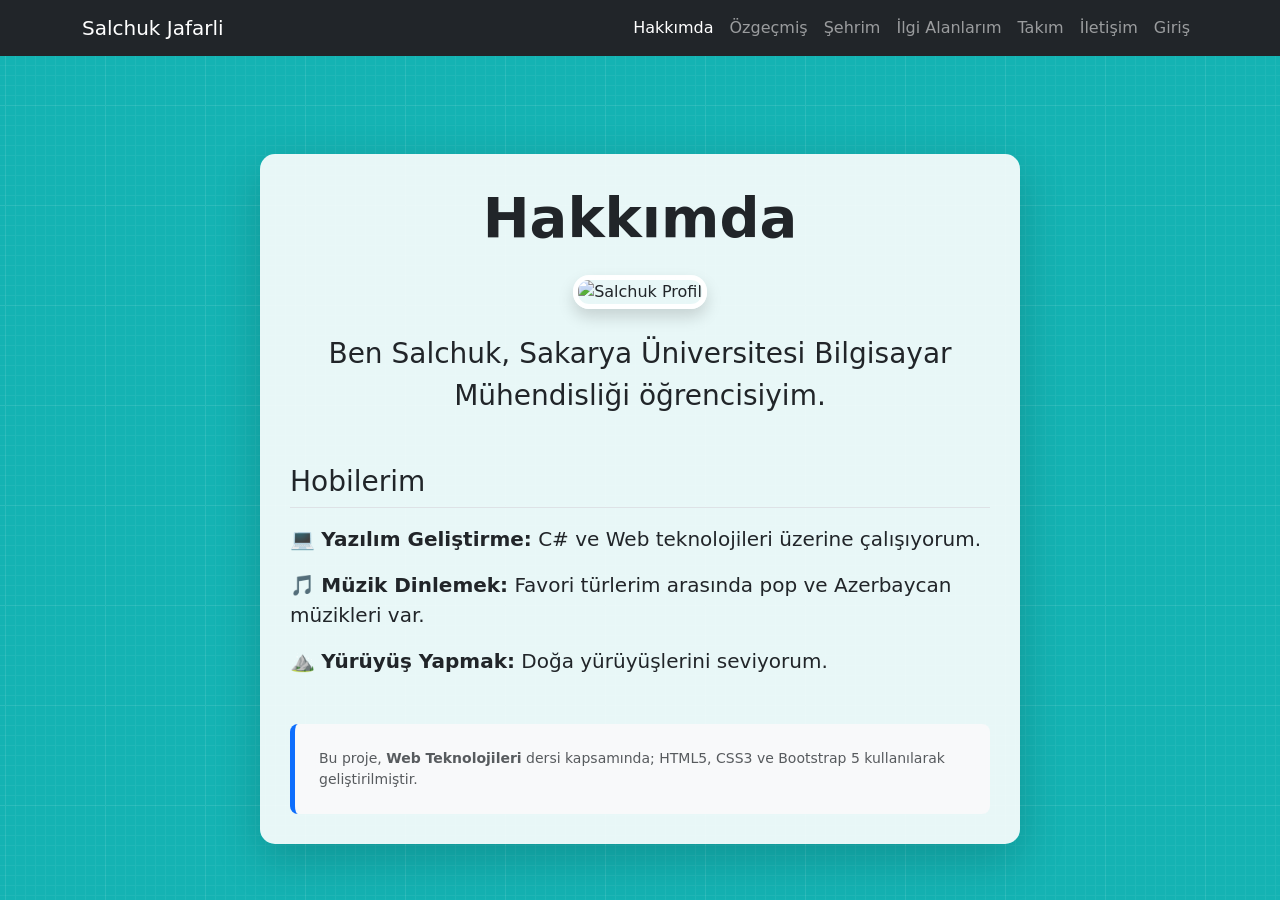
==== index.html @ e95f6e26 "ilk commit" ====
<!DOCTYPE html>
<html lang="tr">
<head>
    <meta charset="UTF-8">
    <meta name="viewport" content="width=device-width, initial-scale=1.0">
    <title>Hakkımda - Salchuk Jafarli</title>
    <link href="https://cdn.jsdelivr.net/npm/bootstrap@5.3.3/dist/css/bootstrap.min.css" rel="stylesheet">
    <link rel="stylesheet" href="css/style.css">
</head>
<body>

    <nav class="navbar navbar-expand-lg navbar-dark bg-dark">
        <div class="container">
            <a class="navbar-brand" href="index.html">Salchuk Jafarli
            
            </a>
            <button class="navbar-toggler" type="button" data-bs-toggle="collapse" data-bs-target="#navbarNav">
                <span class="navbar-toggler-icon"></span>
            </button>
            <div class="collapse navbar-collapse" id="navbarNav">
                <ul class="navbar-nav ms-auto">
                    <li class="nav-item"><a class="nav-link active" href="index.html">Hakkımda</a></li>
                    <li class="nav-item"><a class="nav-link" href="cv.html">Özgeçmiş</a></li>
                    <li class="nav-item"><a class="nav-link" href="sehir.html">Şehrim</a></li>
                    <li class="nav-item"><a class="nav-link" href="ilgialanlarim.html">İlgi Alanlarım</a></li>
                    <li class="nav-item"><a class="nav-link" href="takim.html">Takım</a></li>
                    <li class="nav-item"><a class="nav-link" href="iletisim.html">İletişim</a></li>
                    <li class="nav-item"><a class="nav-link" href="login.html">Giriş</a></li>
                </ul>
            </div>
        </div>
    </nav>

    <div class="container my-5">
        <div class="row justify-content-center">
            <div class="col-md-8 content-box shadow-lg">
                <h1 class="text-center mb-4 display-4 fw-bold">Hakkımda</h1>
                
                <div class="text-center mb-4">
                    <img src="img/profil.jpg" alt="Salchuk Profil" class="img-fluid rounded-4 shadow" style="width: 180px; height: 180px; object-fit: cover; border: 5px solid #fff;">
                </div>

                <div class="text-center mb-5">
                    <p class="lead fs-3">Ben <strong>Salchuk</strong>, Sakarya Üniversitesi Bilgisayar Mühendisliği öğrencisiyim.</p>
                </div>

                <div class="mt-4">
                    <h3 class="border-bottom pb-2">Hobilerim</h3>
                    <ul class="list-unstyled mt-3 fs-5">
                        <li class="mb-3">💻 <strong>Yazılım Geliştirme:</strong> C# ve Web teknolojileri üzerine çalışıyorum.</li>
                        <li class="mb-3">🎵 <strong>Müzik Dinlemek:</strong> Favori türlerim arasında pop ve Azerbaycan müzikleri var.</li>
                        <li class="mb-3">⛰️ <strong>Yürüyüş Yapmak:</strong> Doğa yürüyüşlerini seviyorum.</li>
                    </ul>
                </div>

                <div class="mt-5 p-4 rounded-3 border-start border-primary border-5 bg-light">
                    <p class="mb-0 text-muted small">
                        Bu proje, <strong>Web Teknolojileri</strong> dersi kapsamında; HTML5, CSS3 ve Bootstrap 5 kullanılarak geliştirilmiştir.
                    </p>
                </div>
            </div>
        </div>
    </div>

    <script src="https://cdn.jsdelivr.net/npm/bootstrap@5.3.3/dist/js/bootstrap.bundle.min.js"></script>
</body>
</html>
---- css/style.css ----
html, body {
    height: 100%;
    margin: 0;
}

body {
    background-color: #14b3b3 !important;
    background-image: url("data:image/svg+xml,%3Csvg xmlns='http://www.w3.org/2000/svg' width='100' height='100' viewBox='0 0 100 100'%3E%3Cg fill-rule='evenodd'%3E%3Cg fill='%23ffffff' fill-opacity='0.1'%3E%3Cpath opacity='.5' d='M96 [base64] 0v-9h-9v9h9zm-10 0v-9h-9v9h9zm-10 0v-9h-9v9h9zm-10 0v-9h-9v9h9zm-10 0v-9h-9v9h9zm-10 0v-9h-9v9h9zm-10 0v-9h-9v9h9zm-10 0v-9h-9v9h9zm-9-10h9v-9h-9v9zm10 0h9v-9h-9v9zm10 0h9v-9h-9v9zm10 0h9v-9h-9v9zm10 0h9v-9h-9v9zm10 0h9v-9h-9v9zm10 0h9v-9h-9v9zm10 0h9v-9h-9v9zm9-10v-9h-9v9h9zm-10 0v-9h-9v9h9zm-10 0v-9h-9v9h9zm-10 0v-9h-9v9h9zm-10 0v-9h-9v9h9zm-10 0v-9h-9v9h9zm-10 0v-9h-9v9h9zm-10 0v-9h-9v9h9zm-9-10h9v-9h-9v9zm10 0h9v-9h-9v9zm10 0h9v-9h-9v9zm10 0h9v-9h-9v9zm10 0h9v-9h-9v9zm10 0h9v-9h-9v9zm10 0h9v-9h-9v9zm10 0h9v-9h-9v9zm9-10v-9h-9v9h9zm-10 0v-9h-9v9h9zm-10 0v-9h-9v9h9zm-10 0v-9h-9v9h9zm-10 0v-9h-9v9h9zm-10 0v-9h-9v9h9zm-10 0v-9h-9v9h9zm-10 0v-9h-9v9h9zm-9-10h9v-9h-9v9zm10 0h9v-9h-9v9zm10 0h9v-9h-9v9zm10 0h9v-9h-9v9zm10 0h9v-9h-9v9zm10 0h9v-9h-9v9zm10 0h9v-9h-9v9zm10 0h9v-9h-9v9zm9-10v-9h-9v9h9zm-10 0v-9h-9v9h9zm-10 0v-9h-9v9h9zm-10 0v-9h-9v9h9zm-10 0v-9h-9v9h9zm-10 0v-9h-9v9h9zm-10 0v-9h-9v9h9zm-10 0v-9h-9v9h9zm-9-10h9v-9h-9v9zm10 0h9v-9h-9v9zm10 0h9v-9h-9v9zm10 0h9v-9h-9v9zm10 0h9v-9h-9v9zm10 0h9v-9h-9v9zm10 0h9v-9h-9v9zm10 0h9v-9h-9v9z'/%3E%3Cpath d='M6 5V0H5v5H0v1h5v94h1V6h94V5H6z'/%3E%3C/g%3E%3C/g%3E%3C/svg%3E") !important;
    background-attachment: fixed !important;
}

.content-box {
    background-color: rgba(255, 255, 255, 0.9) !important;
    padding: 30px;
    border-radius: 15px;
    margin-top: 50px;
}
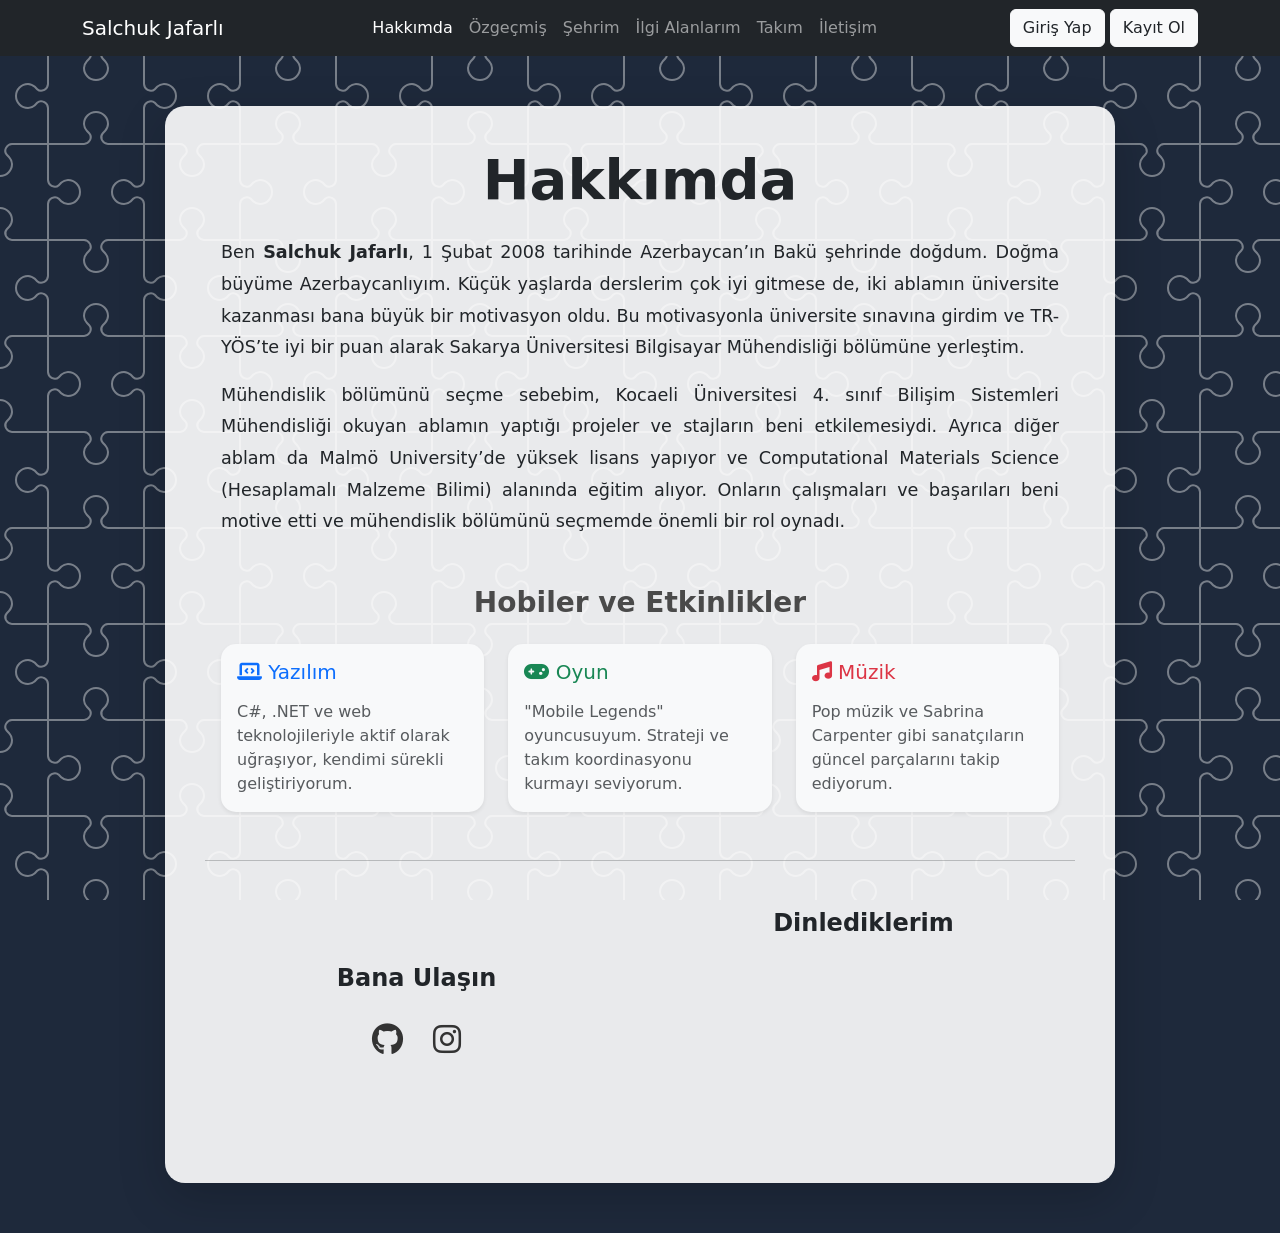
==== commit 17a177e8: "html tasarım güncellemeleri" ====
--- a/index.html
+++ b/index.html
@@ -3,64 +3,145 @@
 <head>
     <meta charset="UTF-8">
     <meta name="viewport" content="width=device-width, initial-scale=1.0">
-    <title>Hakkımda - Salchuk Jafarli</title>
+    <title>Hakkımda - Salchuk Jafarlı</title>
+    
     <link href="https://cdn.jsdelivr.net/npm/bootstrap@5.3.3/dist/css/bootstrap.min.css" rel="stylesheet">
+    <link rel="stylesheet" href="https://cdnjs.cloudflare.com/ajax/libs/font-awesome/6.4.0/css/all.min.css">
     <link rel="stylesheet" href="css/style.css">
+    <style>
+        body {
+            min-height: 100vh;
+        }
+        .content-box {
+            background: #ffffff;
+            border-radius: 20px;
+            padding: 40px;
+            margin-top: 50px;
+            margin-bottom: 50px;
+        }
+        .about-text {
+            line-height: 1.8;
+            font-size: 1.1rem;
+            text-align: justify;
+        }
+        .hobi-card {
+            border-radius: 15px;
+            transition: transform 0.3s ease;
+        }
+        .hobi-card:hover {
+            transform: translateY(-5px);
+        }
+        /* Sosyal Medya Buton Tasarımları */
+        .social-link {
+            font-size: 2rem;
+            margin: 0 15px;
+            transition: 0.3s;
+            color: #333;
+        }
+        .github-link:hover { color: #24292e; transform: scale(1.2); }
+        .instagram-link:hover { color: #e4405f; transform: scale(1.2); }
+    </style>
 </head>
 <body>
 
     <nav class="navbar navbar-expand-lg navbar-dark bg-dark">
         <div class="container">
-            <a class="navbar-brand" href="index.html">Salchuk Jafarli
-            
-            </a>
+            <a class="navbar-brand" href="index.html">Salchuk Jafarlı</a>
             <button class="navbar-toggler" type="button" data-bs-toggle="collapse" data-bs-target="#navbarNav">
                 <span class="navbar-toggler-icon"></span>
             </button>
             <div class="collapse navbar-collapse" id="navbarNav">
-                <ul class="navbar-nav ms-auto">
+                <ul class="navbar-nav mx-auto">
                     <li class="nav-item"><a class="nav-link active" href="index.html">Hakkımda</a></li>
                     <li class="nav-item"><a class="nav-link" href="cv.html">Özgeçmiş</a></li>
                     <li class="nav-item"><a class="nav-link" href="sehir.html">Şehrim</a></li>
                     <li class="nav-item"><a class="nav-link" href="ilgialanlarim.html">İlgi Alanlarım</a></li>
                     <li class="nav-item"><a class="nav-link" href="takim.html">Takım</a></li>
                     <li class="nav-item"><a class="nav-link" href="iletisim.html">İletişim</a></li>
-                    <li class="nav-item"><a class="nav-link" href="login.html">Giriş</a></li>
                 </ul>
+            </div>
+
+            <div>
+                <a href="giris.html" class="btn btn-light text-dark">Giriş Yap</a>
+                <a href="kayit.html" class="btn btn-light text-dark">Kayıt Ol</a>
             </div>
         </div>
     </nav>
 
-    <div class="container my-5">
+    <main class="container">
         <div class="row justify-content-center">
-            <div class="col-md-8 content-box shadow-lg">
-                <h1 class="text-center mb-4 display-4 fw-bold">Hakkımda</h1>
-                
-                <div class="text-center mb-4">
-                    <img src="img/profil.jpg" alt="Salchuk Profil" class="img-fluid rounded-4 shadow" style="width: 180px; height: 180px; object-fit: cover; border: 5px solid #fff;">
+            <article class="col-md-10 content-box shadow-lg text-center">
+                <header>
+                    <h1 class="display-4 fw-bold mb-4">Hakkımda</h1>
+                </header>
+
+                <div class="about-text px-3 mb-5">
+                    <p>
+                        Ben <strong>Salchuk Jafarlı</strong>, 1 Şubat 2008 tarihinde Azerbaycan’ın Bakü şehrinde doğdum. Doğma büyüme Azerbaycanlıyım. Küçük yaşlarda derslerim çok iyi gitmese de, iki ablamın üniversite kazanması bana büyük bir motivasyon oldu. Bu motivasyonla üniversite sınavına girdim ve TR-YÖS’te iyi bir puan alarak Sakarya Üniversitesi Bilgisayar Mühendisliği bölümüne yerleştim.
+                    </p>
+                    <p>
+                        Mühendislik bölümünü seçme sebebim, Kocaeli Üniversitesi 4. sınıf Bilişim Sistemleri Mühendisliği okuyan ablamın yaptığı projeler ve stajların beni etkilemesiydi. Ayrıca diğer ablam da Malmö University’de yüksek lisans yapıyor ve Computational Materials Science (Hesaplamalı Malzeme Bilimi) alanında eğitim alıyor. Onların çalışmaları ve başarıları beni motive etti ve mühendislik bölümünü seçmemde önemli bir rol oynadı.
+                    </p>
                 </div>
 
-                <div class="text-center mb-5">
-                    <p class="lead fs-3">Ben <strong>Salchuk</strong>, Sakarya Üniversitesi Bilgisayar Mühendisliği öğrencisiyim.</p>
-                </div>
+                
+                <section class="text-start px-3 mb-5">
+                    <h3 class="fw-bold mb-4 text-center" style="color: #4a4a4a;">Hobiler ve Etkinlikler</h3>
+                    <div class="row g-4">
+                        <div class="col-md-4">
+                            <div class="card h-100 shadow-sm border-0 bg-light hobi-card">
+                                <div class="card-body">
+                                    <h5 class="card-title mb-3" style="color: #0d6efd;"><i class="fa-solid fa-laptop-code"></i> Yazılım</h5>
+                                    <p class="card-text text-muted">C#, .NET ve web teknolojileriyle aktif olarak uğraşıyor, kendimi sürekli geliştiriyorum.</p>
+                                </div>
+                            </div>
+                        </div>
+                        <div class="col-md-4">
+                            <div class="card h-100 shadow-sm border-0 bg-light hobi-card">
+                                <div class="card-body">
+                                    <h5 class="card-title mb-3" style="color: #198754;"><i class="fa-solid fa-gamepad"></i> Oyun</h5>
+                                    <p class="card-text text-muted">"Mobile Legends" oyuncusuyum. Strateji ve takım koordinasyonu kurmayı seviyorum.</p>
+                                </div>
+                            </div>
+                        </div>
+                        <div class="col-md-4">
+                            <div class="card h-100 shadow-sm border-0 bg-light hobi-card">
+                                <div class="card-body">
+                                    <h5 class="card-title mb-3" style="color: #dc3545;"><i class="fa-solid fa-music"></i> Müzik</h5>
+                                    <p class="card-text text-muted">Pop müzik ve Sabrina Carpenter gibi sanatçıların güncel parçalarını takip ediyorum.</p>
+                                </div>
+                            </div>
+                        </div>
+                    </div>
+                </section>
 
-                <div class="mt-4">
-                    <h3 class="border-bottom pb-2">Hobilerim</h3>
-                    <ul class="list-unstyled mt-3 fs-5">
-                        <li class="mb-3">💻 <strong>Yazılım Geliştirme:</strong> C# ve Web teknolojileri üzerine çalışıyorum.</li>
-                        <li class="mb-3">🎵 <strong>Müzik Dinlemek:</strong> Favori türlerim arasında pop ve Azerbaycan müzikleri var.</li>
-                        <li class="mb-3">⛰️ <strong>Yürüyüş Yapmak:</strong> Doğa yürüyüşlerini seviyorum.</li>
-                    </ul>
-                </div>
+                <hr class="my-5">
 
-                <div class="mt-5 p-4 rounded-3 border-start border-primary border-5 bg-light">
-                    <p class="mb-0 text-muted small">
-                        Bu proje, <strong>Web Teknolojileri</strong> dersi kapsamında; HTML5, CSS3 ve Bootstrap 5 kullanılarak geliştirilmiştir.
-                    </p>
-                </div>
-            </div>
+                
+                <section class="row align-items-center">
+                    
+                    <div class="col-md-6 mb-4">
+                        <h4 class="fw-bold mb-4">Bana Ulaşın</h4>
+                        <div class="d-flex justify-content-center">
+                            <a href="https://github.com/SalchukJafarli" target="_blank" class="social-link github-link">
+                                <i class="fa-brands fa-github"></i>
+                            </a>
+                            <a href="https://www.instagram.com/jafarlisalchuk?igsh=MTN6YTVhNjN3Zzhobw%3D%3D&utm_source=qr" target="_blank" class="social-link instagram-link">
+                                <i class="fa-brands fa-instagram"></i>
+                            </a>
+                        </div>
+                    </div>
+
+                    
+                    <div class="col-md-6">
+                        <h4 class="fw-bold mb-4">Dinlediklerim</h4>
+                        <iframe allow="autoplay *; encrypted-media *; fullscreen *; clipboard-write" frameborder="0" height="175" style="width:100%;max-width:450px;overflow:hidden;border-radius:10px;" sandbox="allow-forms allow-popups allow-same-origin allow-scripts allow-storage-access-by-user-activation allow-top-navigation-by-user-activation" src="https://embed.music.apple.com/tr/playlist/dinlediklerin-2026/pl.rp-gQDDIzLXGE92"></iframe>
+                    </div>
+                </section>
+
+            </article>
         </div>
-    </div>
+    </main>
 
     <script src="https://cdn.jsdelivr.net/npm/bootstrap@5.3.3/dist/js/bootstrap.bundle.min.js"></script>
 </body>
--- a/css/style.css
+++ b/css/style.css
@@ -4,9 +4,9 @@
 }
 
 body {
-    background-color: #14b3b3 !important;
-    background-image: url("data:image/svg+xml,%3Csvg xmlns='http://www.w3.org/2000/svg' width='100' height='100' viewBox='0 0 100 100'%3E%3Cg fill-rule='evenodd'%3E%3Cg fill='%23ffffff' fill-opacity='0.1'%3E%3Cpath opacity='.5' d='M96 [base64] 0v-9h-9v9h9zm-10 0v-9h-9v9h9zm-10 0v-9h-9v9h9zm-10 0v-9h-9v9h9zm-10 0v-9h-9v9h9zm-10 0v-9h-9v9h9zm-10 0v-9h-9v9h9zm-10 0v-9h-9v9h9zm-9-10h9v-9h-9v9zm10 0h9v-9h-9v9zm10 0h9v-9h-9v9zm10 0h9v-9h-9v9zm10 0h9v-9h-9v9zm10 0h9v-9h-9v9zm10 0h9v-9h-9v9zm10 0h9v-9h-9v9zm9-10v-9h-9v9h9zm-10 0v-9h-9v9h9zm-10 0v-9h-9v9h9zm-10 0v-9h-9v9h9zm-10 0v-9h-9v9h9zm-10 0v-9h-9v9h9zm-10 0v-9h-9v9h9zm-10 0v-9h-9v9h9zm-9-10h9v-9h-9v9zm10 0h9v-9h-9v9zm10 0h9v-9h-9v9zm10 0h9v-9h-9v9zm10 0h9v-9h-9v9zm10 0h9v-9h-9v9zm10 0h9v-9h-9v9zm10 0h9v-9h-9v9zm9-10v-9h-9v9h9zm-10 0v-9h-9v9h9zm-10 0v-9h-9v9h9zm-10 0v-9h-9v9h9zm-10 0v-9h-9v9h9zm-10 0v-9h-9v9h9zm-10 0v-9h-9v9h9zm-10 0v-9h-9v9h9zm-9-10h9v-9h-9v9zm10 0h9v-9h-9v9zm10 0h9v-9h-9v9zm10 0h9v-9h-9v9zm10 0h9v-9h-9v9zm10 0h9v-9h-9v9zm10 0h9v-9h-9v9zm10 0h9v-9h-9v9zm9-10v-9h-9v9h9zm-10 0v-9h-9v9h9zm-10 0v-9h-9v9h9zm-10 0v-9h-9v9h9zm-10 0v-9h-9v9h9zm-10 0v-9h-9v9h9zm-10 0v-9h-9v9h9zm-10 0v-9h-9v9h9zm-9-10h9v-9h-9v9zm10 0h9v-9h-9v9zm10 0h9v-9h-9v9zm10 0h9v-9h-9v9zm10 0h9v-9h-9v9zm10 0h9v-9h-9v9zm10 0h9v-9h-9v9zm10 0h9v-9h-9v9z'/%3E%3Cpath d='M6 5V0H5v5H0v1h5v94h1V6h94V5H6z'/%3E%3C/g%3E%3C/g%3E%3C/svg%3E") !important;
-    background-attachment: fixed !important;
+background-color: #1e293b;
+background-image: url("data:image/svg+xml,%3Csvg xmlns='http://www.w3.org/2000/svg' width='192' height='192' viewBox='0 0 192 192'%3E%3Cpath fill='%23ffffff' fill-opacity='0.4' d='M192 15v2a11 11 0 0 0-11 11c0 1.94 1.16 4.75 2.53 6.11l2.36 2.36a6.93 6.93 0 0 1 1.22 7.56l-.43.84a8.08 8.08 0 0 1-6.66 4.13H145v35.02a6.1 6.1 0 0 0 3.03 4.87l.84.43c1.58.79 4 .4 5.24-.85l2.36-2.36a12.04 12.04 0 0 1 7.51-3.11 13 13 0 1 1 .02 26 12 12 0 0 1-7.53-3.11l-2.36-2.36a4.93 4.93 0 0 0-5.24-.85l-.84.43a6.1 6.1 0 0 0-3.03 4.87V143h35.02a8.08 8.08 0 0 1 6.66 4.13l.43.84a6.91 6.91 0 0 1-1.22 7.56l-2.36 2.36A10.06 10.06 0 0 0 181 164a11 11 0 0 0 11 11v2a13 13 0 0 1-13-13 12 12 0 0 1 3.11-7.53l2.36-2.36a4.93 4.93 0 0 0 .85-5.24l-.43-.84a6.1 6.1 0 0 0-4.87-3.03H145v35.02a8.08 8.08 0 0 1-4.13 6.66l-.84.43a6.91 6.91 0 0 1-7.56-1.22l-2.36-2.36A10.06 10.06 0 0 0 124 181a11 11 0 0 0-11 11h-2a13 13 0 0 1 13-13c2.47 0 5.79 1.37 7.53 3.11l2.36 2.36a4.94 4.94 0 0 0 5.24.85l.84-.43a6.1 6.1 0 0 0 3.03-4.87V145h-35.02a8.08 8.08 0 0 1-6.66-4.13l-.43-.84a6.91 6.91 0 0 1 1.22-7.56l2.36-2.36A10.06 10.06 0 0 0 107 124a11 11 0 0 0-22 0c0 1.94 1.16 4.75 2.53 6.11l2.36 2.36a6.93 6.93 0 0 1 1.22 7.56l-.43.84a8.08 8.08 0 0 1-6.66 4.13H49v35.02a6.1 6.1 0 0 0 3.03 4.87l.84.43c1.58.79 4 .4 5.24-.85l2.36-2.36a12.04 12.04 0 0 1 7.51-3.11A13 13 0 0 1 81 192h-2a11 11 0 0 0-11-11c-1.94 0-4.75 1.16-6.11 2.53l-2.36 2.36a6.93 6.93 0 0 1-7.56 1.22l-.84-.43a8.08 8.08 0 0 1-4.13-6.66V145H11.98a6.1 6.1 0 0 0-4.87 3.03l-.43.84c-.79 1.58-.4 4 .85 5.24l2.36 2.36a12.04 12.04 0 0 1 3.11 7.51A13 13 0 0 1 0 177v-2a11 11 0 0 0 11-11c0-1.94-1.16-4.75-2.53-6.11l-2.36-2.36a6.93 6.93 0 0 1-1.22-7.56l.43-.84a8.08 8.08 0 0 1 6.66-4.13H47v-35.02a6.1 6.1 0 0 0-3.03-4.87l-.84-.43c-1.59-.8-4-.4-5.24.85l-2.36 2.36A12 12 0 0 1 28 109a13 13 0 1 1 0-26c2.47 0 5.79 1.37 7.53 3.11l2.36 2.36a4.94 4.94 0 0 0 5.24.85l.84-.43A6.1 6.1 0 0 0 47 84.02V49H11.98a8.08 8.08 0 0 1-6.66-4.13l-.43-.84a6.91 6.91 0 0 1 1.22-7.56l2.36-2.36A10.06 10.06 0 0 0 11 28 11 11 0 0 0 0 17v-2a13 13 0 0 1 13 13c0 2.47-1.37 5.79-3.11 7.53l-2.36 2.36a4.94 4.94 0 0 0-.85 5.24l.43.84A6.1 6.1 0 0 0 11.98 47H47V11.98a8.08 8.08 0 0 1 4.13-6.66l.84-.43a6.91 6.91 0 0 1 7.56 1.22l2.36 2.36A10.06 10.06 0 0 0 68 11 11 11 0 0 0 79 0h2a13 13 0 0 1-13 13 12 12 0 0 1-7.53-3.11l-2.36-2.36a4.93 4.93 0 0 0-5.24-.85l-.84.43A6.1 6.1 0 0 0 49 11.98V47h35.02a8.08 8.08 0 0 1 6.66 4.13l.43.84a6.91 6.91 0 0 1-1.22 7.56l-2.36 2.36A10.06 10.06 0 0 0 85 68a11 11 0 0 0 22 0c0-1.94-1.16-4.75-2.53-6.11l-2.36-2.36a6.93 6.93 0 0 1-1.22-7.56l.43-.84a8.08 8.08 0 0 1 6.66-4.13H143V11.98a6.1 6.1 0 0 0-3.03-4.87l-.84-.43c-1.59-.8-4-.4-5.24.85l-2.36 2.36A12 12 0 0 1 124 13a13 13 0 0 1-13-13h2a11 11 0 0 0 11 11c1.94 0 4.75-1.16 6.11-2.53l2.36-2.36a6.93 6.93 0 0 1 7.56-1.22l.84.43a8.08 8.08 0 0 1 4.13 6.66V47h35.02a6.1 6.1 0 0 0 4.87-3.03l.43-.84c.8-1.59.4-4-.85-5.24l-2.36-2.36A12 12 0 0 1 179 28a13 13 0 0 1 13-13zM84.02 143a6.1 6.1 0 0 0 4.87-3.03l.43-.84c.8-1.59.4-4-.85-5.24l-2.36-2.36A12 12 0 0 1 83 124a13 13 0 1 1 26 0c0 2.47-1.37 5.79-3.11 7.53l-2.36 2.36a4.94 4.94 0 0 0-.85 5.24l.43.84a6.1 6.1 0 0 0 4.87 3.03H143v-35.02a8.08 8.08 0 0 1 4.13-6.66l.84-.43a6.91 6.91 0 0 1 7.56 1.22l2.36 2.36A10.06 10.06 0 0 0 164 107a11 11 0 0 0 0-22c-1.94 0-4.75 1.16-6.11 2.53l-2.36 2.36a6.93 6.93 0 0 1-7.56 1.22l-.84-.43a8.08 8.08 0 0 1-4.13-6.66V49h-35.02a6.1 6.1 0 0 0-4.87 3.03l-.43.84c-.79 1.58-.4 4 .85 5.24l2.36 2.36a12.04 12.04 0 0 1 3.11 7.51A13 13 0 1 1 83 68a12 12 0 0 1 3.11-7.53l2.36-2.36a4.93 4.93 0 0 0 .85-5.24l-.43-.84A6.1 6.1 0 0 0 84.02 49H49v35.02a8.08 8.08 0 0 1-4.13 6.66l-.84.43a6.91 6.91 0 0 1-7.56-1.22l-2.36-2.36A10.06 10.06 0 0 0 28 85a11 11 0 0 0 0 22c1.94 0 4.75-1.16 6.11-2.53l2.36-2.36a6.93 6.93 0 0 1 7.56-1.22l.84.43a8.08 8.08 0 0 1 4.13 6.66V143h35.02z'%3E%3C/path%3E%3C/svg%3E");
+background-attachment: fixed !important;
 }
 
 .content-box {
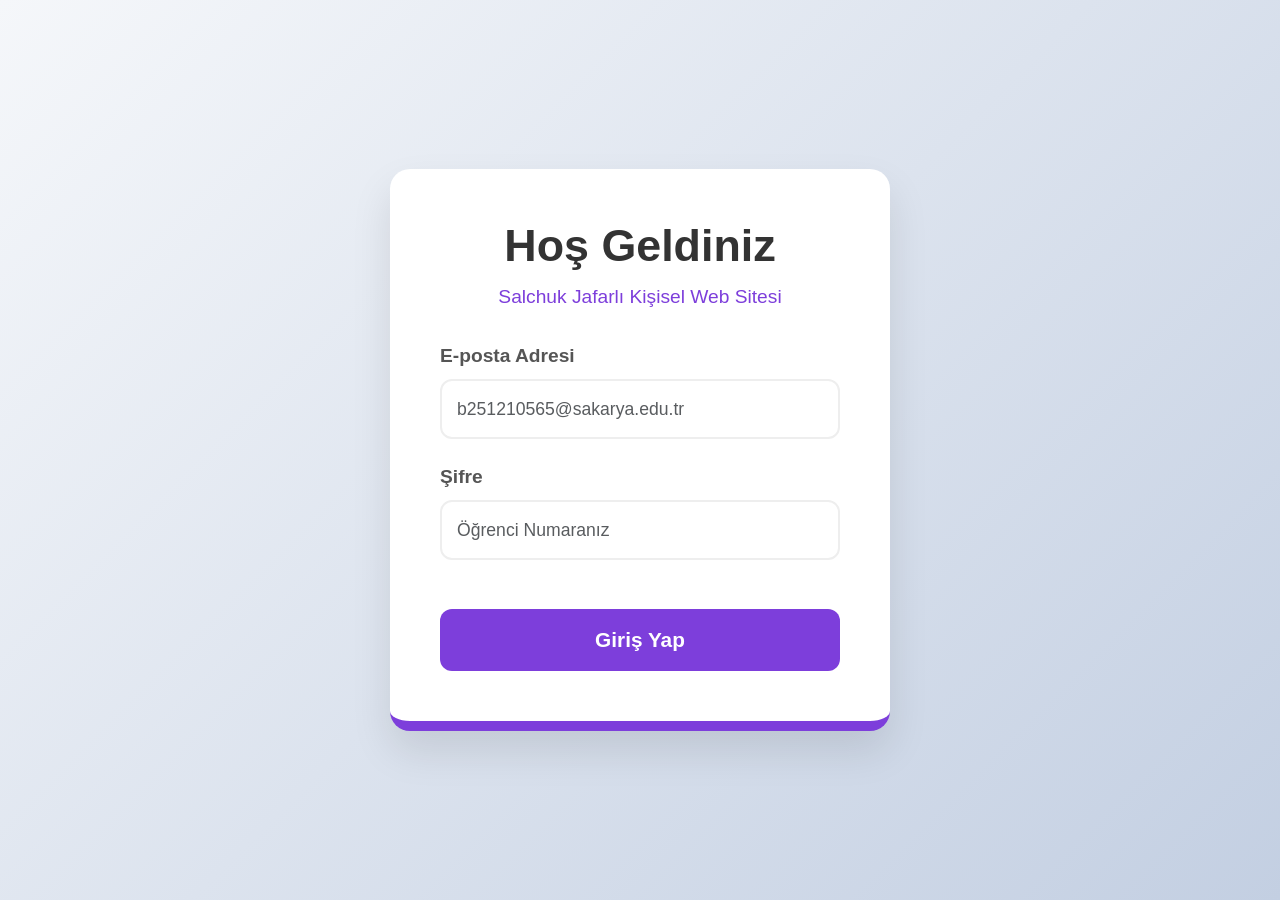
==== commit c3483f82: "takim.html tamamlandı" ====
--- a/index.html
+++ b/index.html
@@ -3,146 +3,84 @@
 <head>
     <meta charset="UTF-8">
     <meta name="viewport" content="width=device-width, initial-scale=1.0">
-    <title>Hakkımda - Salchuk Jafarlı</title>
+    <title>Giriş Yap - Salchuk Jafarlı</title>
     
     <link href="https://cdn.jsdelivr.net/npm/bootstrap@5.3.3/dist/css/bootstrap.min.css" rel="stylesheet">
-    <link rel="stylesheet" href="https://cdnjs.cloudflare.com/ajax/libs/font-awesome/6.4.0/css/all.min.css">
-    <link rel="stylesheet" href="css/style.css">
     <style>
         body {
-            min-height: 100vh;
+            background: linear-gradient(135deg, #f5f7fa 0%, #c3cfe2 100%);
+            height: 100vh;
+            display: flex;
+            align-items: center;
+            justify-content: center;
+            font-family: 'Segoe UI', sans-serif;
         }
-        .content-box {
+        .login-card {
             background: #ffffff;
             border-radius: 20px;
-            padding: 40px;
-            margin-top: 50px;
-            margin-bottom: 50px;
+            padding: 50px;
+            width: 100%;
+            max-width: 500px;
+            border-bottom: 10px solid #7d3edb;
+            box-shadow: 0 20px 40px rgba(0,0,0,0.1);
         }
-        .about-text {
-            line-height: 1.8;
-            font-size: 1.1rem;
-            text-align: justify;
+        .welcome-title { font-size: 2.8rem; color: #333; margin-bottom: 10px; }
+        .welcome-sub { font-size: 1.2rem; color: #7d3edb; font-weight: 500; margin-bottom: 30px; }
+        .form-label { font-size: 1.2rem; font-weight: 600; color: #555; }
+        .form-control { padding: 15px; font-size: 1.1rem; border-radius: 12px; border: 2px solid #eee; }
+        .btn-custom {
+            background-color: #7d3edb;
+            color: white;
+            padding: 15px;
+            font-size: 1.3rem;
+            font-weight: bold;
+            border-radius: 12px;
+            border: none;
+            margin-top: 25px;
+            transition: 0.4s;
         }
-        .hobi-card {
-            border-radius: 15px;
-            transition: transform 0.3s ease;
+        .btn-custom:hover { background-color: #622db3; transform: translateY(-3px); box-shadow: 0 10px 20px rgba(125, 62, 219, 0.3); }
+        .error-box {
+            background-color: #fff5f5;
+            color: #e53e3e;
+            padding: 15px;
+            border-radius: 12px;
+            border: 1px solid #feb2b2;
+            margin-bottom: 20px;
+            text-align: center;
+            font-weight: bold;
         }
-        .hobi-card:hover {
-            transform: translateY(-5px);
-        }
-        /* Sosyal Medya Buton Tasarımları */
-        .social-link {
-            font-size: 2rem;
-            margin: 0 15px;
-            transition: 0.3s;
-            color: #333;
-        }
-        .github-link:hover { color: #24292e; transform: scale(1.2); }
-        .instagram-link:hover { color: #e4405f; transform: scale(1.2); }
     </style>
 </head>
 <body>
 
-    <nav class="navbar navbar-expand-lg navbar-dark bg-dark">
-        <div class="container">
-            <a class="navbar-brand" href="index.html">Salchuk Jafarlı</a>
-            <button class="navbar-toggler" type="button" data-bs-toggle="collapse" data-bs-target="#navbarNav">
-                <span class="navbar-toggler-icon"></span>
-            </button>
-            <div class="collapse navbar-collapse" id="navbarNav">
-                <ul class="navbar-nav mx-auto">
-                    <li class="nav-item"><a class="nav-link active" href="index.html">Hakkımda</a></li>
-                    <li class="nav-item"><a class="nav-link" href="cv.html">Özgeçmiş</a></li>
-                    <li class="nav-item"><a class="nav-link" href="sehir.html">Şehrim</a></li>
-                    <li class="nav-item"><a class="nav-link" href="ilgialanlarim.html">İlgi Alanlarım</a></li>
-                    <li class="nav-item"><a class="nav-link" href="takim.html">Takım</a></li>
-                    <li class="nav-item"><a class="nav-link" href="iletisim.html">İletişim</a></li>
-                </ul>
+    <div class="login-card">
+        <div class="text-center">
+            <h1 class="welcome-title fw-bold">Hoş Geldiniz</h1>
+            <p class="welcome-sub">Salchuk Jafarlı Kişisel Web Sitesi</p>
+        </div>
+
+        <script>
+            const urlParams = new URLSearchParams(window.location.search);
+            if (urlParams.has('error')) {
+                document.write('<div class="error-box">⚠️ Kullanıcı adı veya şifre hatalı!</div>');
+            }
+        </script>
+
+        <form action="index.php" method="POST">
+            <div class="mb-4">
+                <label for="email" class="form-label">E-posta Adresi</label>
+                <input type="email" name="email" class="form-control" placeholder="b251210565@sakarya.edu.tr" required>
             </div>
 
-            <div>
-                <a href="giris.html" class="btn btn-light text-dark">Giriş Yap</a>
-                <a href="kayit.html" class="btn btn-light text-dark">Kayıt Ol</a>
+            <div class="mb-4">
+                <label for="password" class="form-label">Şifre</label>
+                <input type="password" name="password" class="form-control" placeholder="Öğrenci Numaranız" required>
             </div>
-        </div>
-    </nav>
 
-    <main class="container">
-        <div class="row justify-content-center">
-            <article class="col-md-10 content-box shadow-lg text-center">
-                <header>
-                    <h1 class="display-4 fw-bold mb-4">Hakkımda</h1>
-                </header>
+            <button type="submit" class="btn btn-custom w-100">Giriş Yap</button>
+        </form>
+    </div>
 
-                <div class="about-text px-3 mb-5">
-                    <p>
-                        Ben <strong>Salchuk Jafarlı</strong>, 1 Şubat 2008 tarihinde Azerbaycan’ın Bakü şehrinde doğdum. Doğma büyüme Azerbaycanlıyım. Küçük yaşlarda derslerim çok iyi gitmese de, iki ablamın üniversite kazanması bana büyük bir motivasyon oldu. Bu motivasyonla üniversite sınavına girdim ve TR-YÖS’te iyi bir puan alarak Sakarya Üniversitesi Bilgisayar Mühendisliği bölümüne yerleştim.
-                    </p>
-                    <p>
-                        Mühendislik bölümünü seçme sebebim, Kocaeli Üniversitesi 4. sınıf Bilişim Sistemleri Mühendisliği okuyan ablamın yaptığı projeler ve stajların beni etkilemesiydi. Ayrıca diğer ablam da Malmö University’de yüksek lisans yapıyor ve Computational Materials Science (Hesaplamalı Malzeme Bilimi) alanında eğitim alıyor. Onların çalışmaları ve başarıları beni motive etti ve mühendislik bölümünü seçmemde önemli bir rol oynadı.
-                    </p>
-                </div>
-
-                
-                <section class="text-start px-3 mb-5">
-                    <h3 class="fw-bold mb-4 text-center" style="color: #4a4a4a;">Hobiler ve Etkinlikler</h3>
-                    <div class="row g-4">
-                        <div class="col-md-4">
-                            <div class="card h-100 shadow-sm border-0 bg-light hobi-card">
-                                <div class="card-body">
-                                    <h5 class="card-title mb-3" style="color: #0d6efd;"><i class="fa-solid fa-laptop-code"></i> Yazılım</h5>
-                                    <p class="card-text text-muted">C#, .NET ve web teknolojileriyle aktif olarak uğraşıyor, kendimi sürekli geliştiriyorum.</p>
-                                </div>
-                            </div>
-                        </div>
-                        <div class="col-md-4">
-                            <div class="card h-100 shadow-sm border-0 bg-light hobi-card">
-                                <div class="card-body">
-                                    <h5 class="card-title mb-3" style="color: #198754;"><i class="fa-solid fa-gamepad"></i> Oyun</h5>
-                                    <p class="card-text text-muted">"Mobile Legends" oyuncusuyum. Strateji ve takım koordinasyonu kurmayı seviyorum.</p>
-                                </div>
-                            </div>
-                        </div>
-                        <div class="col-md-4">
-                            <div class="card h-100 shadow-sm border-0 bg-light hobi-card">
-                                <div class="card-body">
-                                    <h5 class="card-title mb-3" style="color: #dc3545;"><i class="fa-solid fa-music"></i> Müzik</h5>
-                                    <p class="card-text text-muted">Pop müzik ve Sabrina Carpenter gibi sanatçıların güncel parçalarını takip ediyorum.</p>
-                                </div>
-                            </div>
-                        </div>
-                    </div>
-                </section>
-
-                <hr class="my-5">
-
-                
-                <section class="row align-items-center">
-                    
-                    <div class="col-md-6 mb-4">
-                        <h4 class="fw-bold mb-4">Bana Ulaşın</h4>
-                        <div class="d-flex justify-content-center">
-                            <a href="https://github.com/SalchukJafarli" target="_blank" class="social-link github-link">
-                                <i class="fa-brands fa-github"></i>
-                            </a>
-                            <a href="https://www.instagram.com/jafarlisalchuk?igsh=MTN6YTVhNjN3Zzhobw%3D%3D&utm_source=qr" target="_blank" class="social-link instagram-link">
-                                <i class="fa-brands fa-instagram"></i>
-                            </a>
-                        </div>
-                    </div>
-
-                    
-                    <div class="col-md-6">
-                        <h4 class="fw-bold mb-4">Dinlediklerim</h4>
-                        <iframe allow="autoplay *; encrypted-media *; fullscreen *; clipboard-write" frameborder="0" height="175" style="width:100%;max-width:450px;overflow:hidden;border-radius:10px;" sandbox="allow-forms allow-popups allow-same-origin allow-scripts allow-storage-access-by-user-activation allow-top-navigation-by-user-activation" src="https://embed.music.apple.com/tr/playlist/dinlediklerin-2026/pl.rp-gQDDIzLXGE92"></iframe>
-                    </div>
-                </section>
-
-            </article>
-        </div>
-    </main>
-
-    <script src="https://cdn.jsdelivr.net/npm/bootstrap@5.3.3/dist/js/bootstrap.bundle.min.js"></script>
 </body>
 </html>
